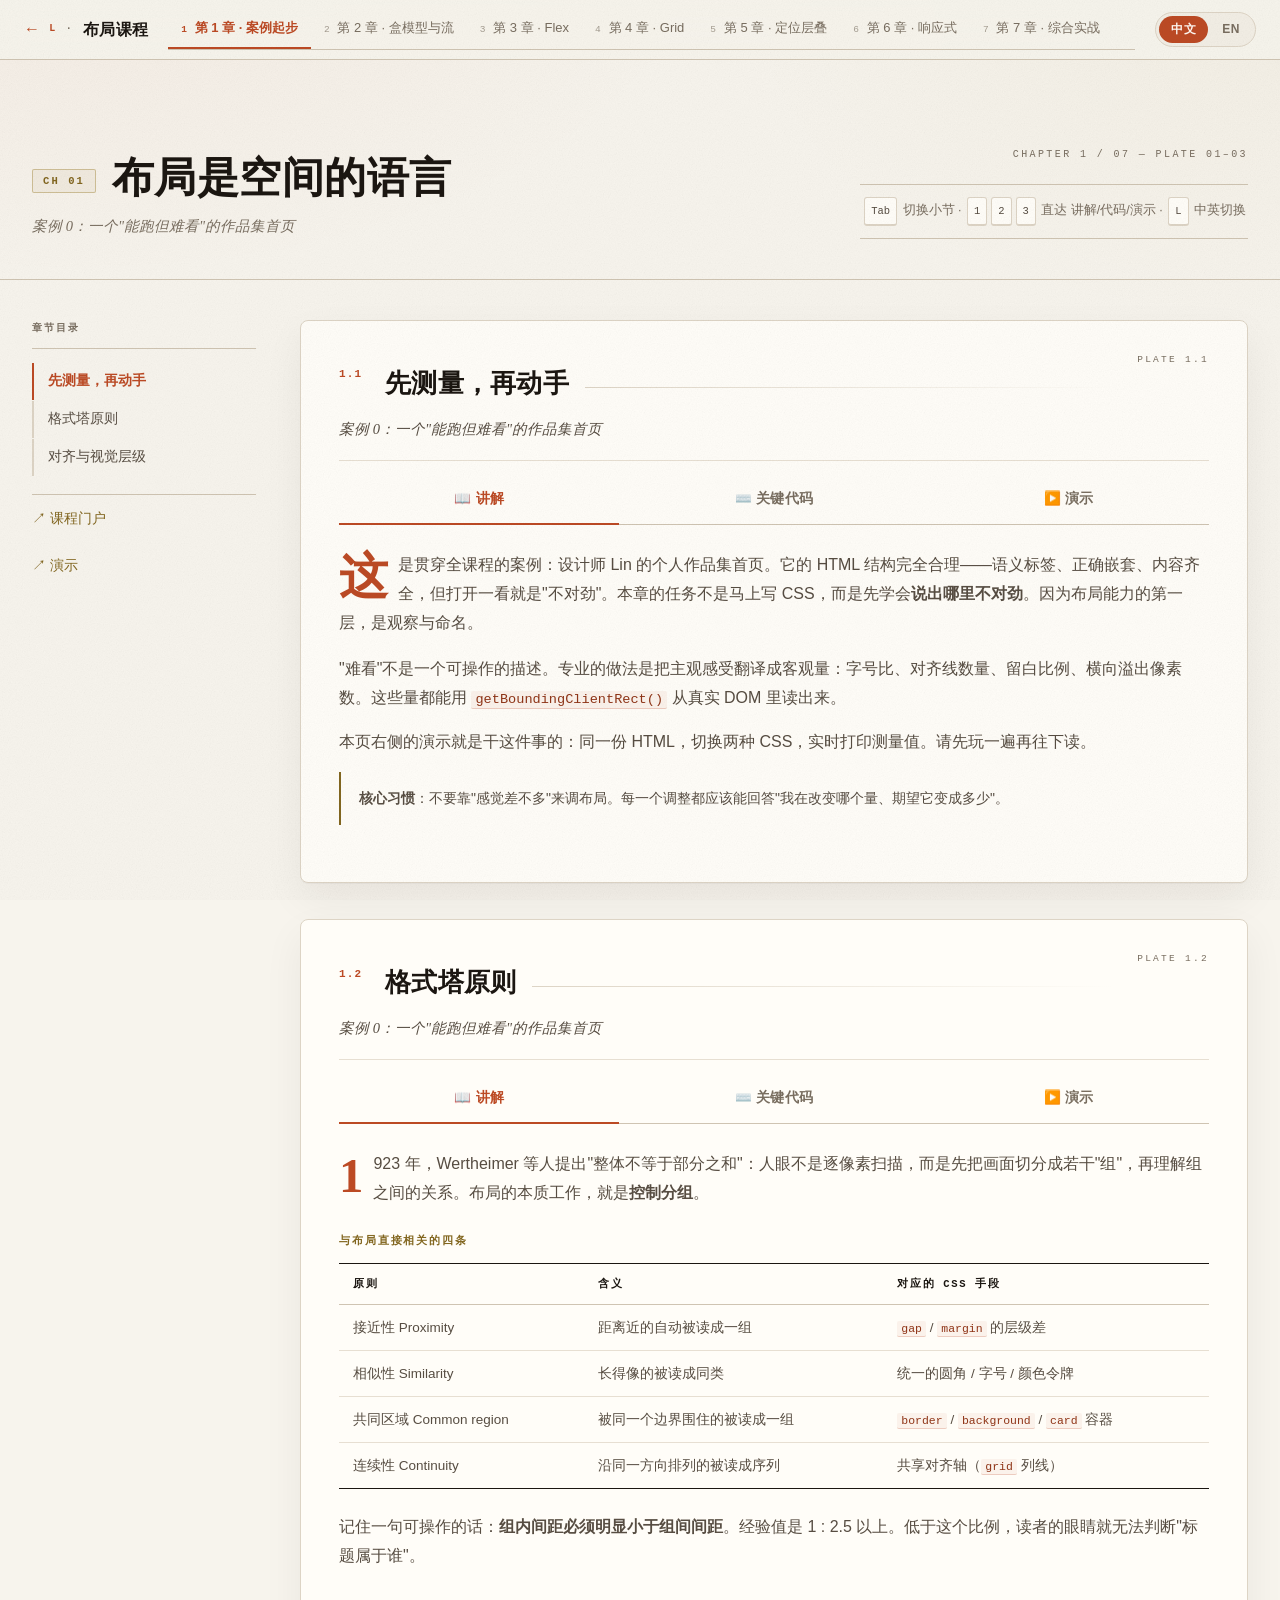
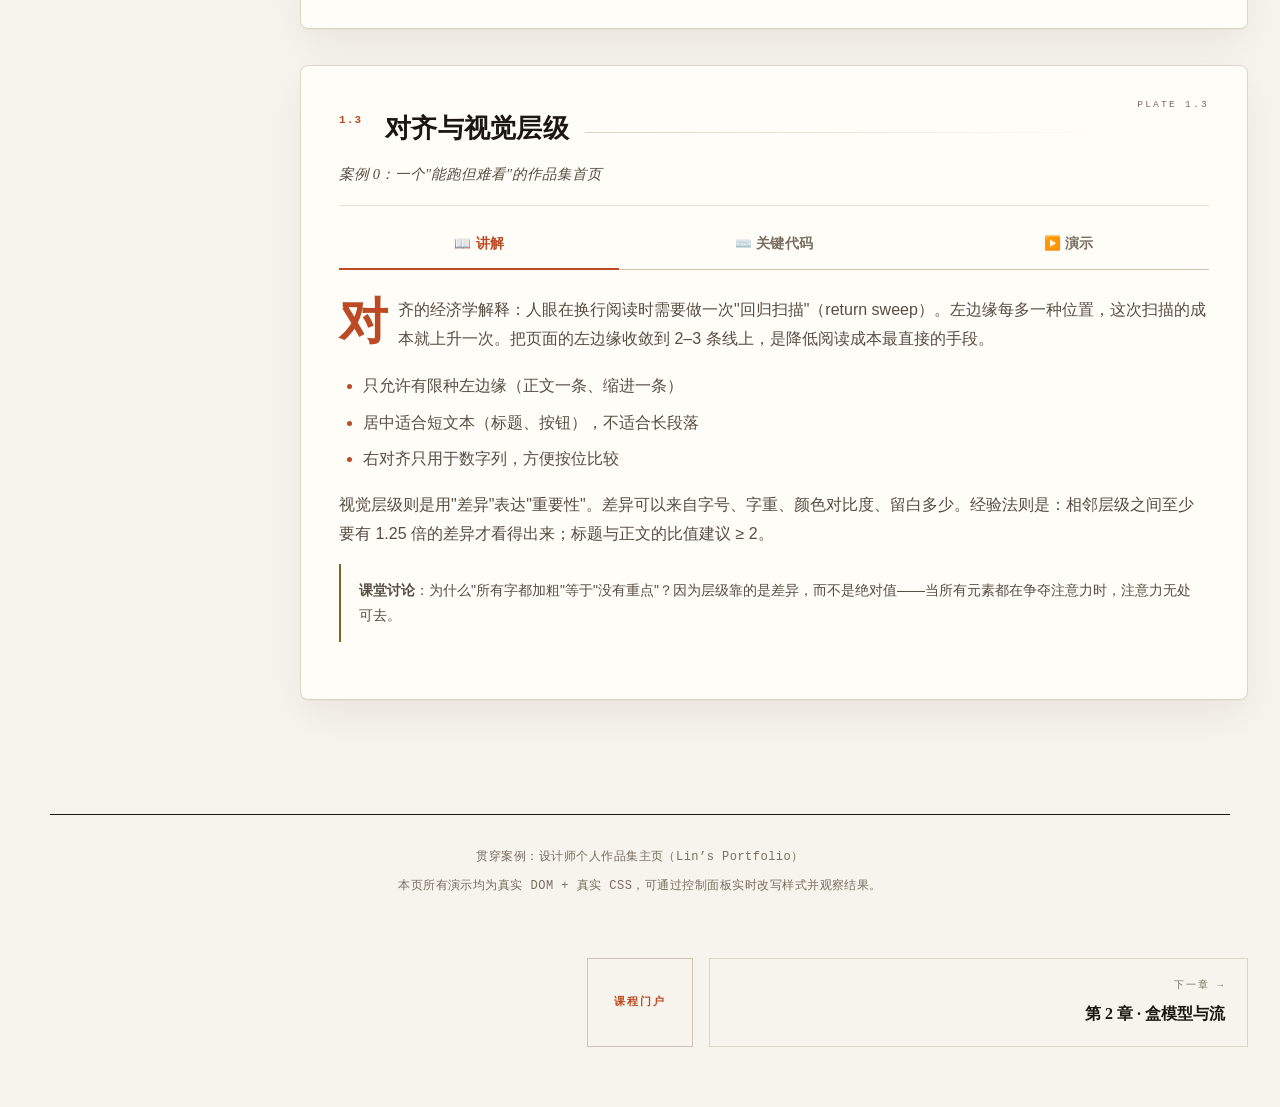
==== lesson-01/index.html @ 2fc2f31f "Initial commit" ====
<!DOCTYPE html>
<html lang="zh-CN">
<head>
<meta charset="UTF-8" />
<meta name="viewport" content="width=device-width, initial-scale=1.0" />
<title>第 1 章 · 页面布局 / Chapter 1 · Page Layout</title>
<script>
/* 标题跟随语言：
   ① 首屏从 URL 的 ?lang= 读取（localStorage 在 file:// 下不跨页面持久化）
   ② 之后由 langchange 事件驱动，按 L 键或点语言开关也会同步更新 */
(function () {
  var CH = 1;
  function setTitle(lang) {
    document.title = (lang === 'en-US' || lang === 'en')
      ? 'Chapter ' + CH + ' · Page Layout'
      : '第 ' + CH + ' 章 · 页面布局';
  }
  try {
    var m = /[?&]lang=([^&#]+)/.exec(location.search);
    var v = m ? decodeURIComponent(m[1]).toLowerCase() : '';
    if (v) setTitle(v.indexOf('en') === 0 ? 'en-US' : 'zh-CN');
  } catch (e) {}
  document.addEventListener('langchange', function (ev) {
    setTitle(ev.detail && ev.detail.lang);
  });
})();
</script>
<link rel="icon" href="data:image/svg+xml,%3Csvg xmlns='http://www.w3.org/2000/svg' viewBox='0 0 64 64'%3E%3Crect width='64' height='64' fill='%23f7f4ed'/%3E%3Ctext x='32' y='45' font-family='Songti SC,Georgia,serif' font-size='44' font-weight='600' fill='%23bc4a24' text-anchor='middle'%3EL%3C/text%3E%3C/svg%3E" />
<link rel="stylesheet" href="../styles.css" />
</head>
<body>

<!-- ============ 顶栏 ============ -->
<nav class="course-topbar" data-current="1">
  <a class="brand" href="../index.html">
    <span class="back">←</span><span class="logo-dot">L</span>
    <span data-i18n="nav.home"></span>
  </a>
  <ul class="tabs">
    <li><a href="../lesson-01/index.html" data-ch="1" data-i18n="nav.ch1"></a></li>
    <li><a href="../lesson-02/index.html" data-ch="2" data-i18n="nav.ch2"></a></li>
    <li><a href="../lesson-03/index.html" data-ch="3" data-i18n="nav.ch3"></a></li>
    <li><a href="../lesson-04/index.html" data-ch="4" data-i18n="nav.ch4"></a></li>
    <li><a href="../lesson-05/index.html" data-ch="5" data-i18n="nav.ch5"></a></li>
    <li><a href="../lesson-06/index.html" data-ch="6" data-i18n="nav.ch6"></a></li>
    <li><a href="../lesson-07/index.html" data-ch="7" data-i18n="nav.ch7"></a></li>
  </ul>
  <div class="lang-switch">
    <button data-set-lang="zh-CN" class="active">中文</button>
    <button data-set-lang="en-US">EN</button>
  </div>
</nav>

<!-- ============ 章节头 ============ -->
<header class="lesson-header" data-folio="Chapter 1 / 07 — Plate 01–03">
  <div>
    <h1><span class="chip">CH 01</span><span data-i18n="L1.title"></span></h1>
    <p class="subtitle" data-i18n="L1.subtitle"></p>
  </div>
  <div class="header-tip">
    <span class="kbd">Tab</span> <span data-i18n="tip.tab"></span> ·
    <span class="kbd">1</span><span class="kbd">2</span><span class="kbd">3</span>
    <span data-i18n="tip.tabs"></span> ·
    <span class="kbd">L</span> <span data-i18n="tip.lang"></span>
  </div>
</header>

<main class="lesson-main">
  <!-- 左侧章节目录 -->
  <aside class="chapter-nav">
    <h3 data-i18n="common.chapter"></h3>
    <ul>
        <li><a href="#ch-1-1" data-chapter="ch-1-1" class="active" data-i18n="L1.sec1.h"></a></li>
        <li><a href="#ch-1-2" data-chapter="ch-1-2" data-i18n="L1.sec2.h"></a></li>
        <li><a href="#ch-1-3" data-chapter="ch-1-3" data-i18n="L1.sec3.h"></a></li>
    </ul>
    <div class="nav-tip">
      <a href="../index.html">↗ <span data-i18n="common.portal"></span></a><br>
      <a href="../index.html#live">↗ <span data-i18n="common.demo"></span></a>
    </div>
  </aside>

  <!-- 章节内容 -->
  <section class="chapter-content">

      <!-- ============= 1.1 ============= -->
      <article class="chapter active" id="ch-1-1"
               data-plate="Plate 1.1">
        <h2><span class="num" data-i18n="L1.sec1.num"></span><span class="ttl" data-i18n="L1.sec1.h"></span></h2>
        <p class="chapter-subtitle" data-i18n="L1.subtitle"></p>

        <div class="tabs" data-tabs>
          <button class="tab-btn active" data-tab="explain" data-i18n="tab.explain"></button>
          <button class="tab-btn" data-tab="code" data-i18n="tab.code"></button>
          <button class="tab-btn" data-tab="demo" data-i18n="tab.demo"></button>
        </div>

        <div class="tab-panels">
          <!-- 讲解 -->
          <div class="tab-panel active" data-panel="explain">
              <p data-i18n-html="L1.intro.p"></p>
              <p data-i18n-html="L1.sec1.p1"></p>
              <p data-i18n-html="L1.sec1.p2"></p>
              <p class="note" data-i18n-html="L1.sec1.note"></p>
          </div>

          <!-- 关键代码 -->
          <div class="tab-panel" data-panel="code">
            <h3 data-i18n="L1.code1.t"></h3>
            <p class="code-purpose" data-i18n-html="L1.code1.p"></p>
            <pre><code class="lang-css">// 把“难看”翻译成四个可测量的数字
function auditLayout(root = document) {
  const box = (el) =&gt; el.getBoundingClientRect();

  // ① 横向溢出：&gt; 0 说明有东西顶破了容器
  const de = root.documentElement;
  const overflowX = de.scrollWidth - de.clientWidth;

  // ② 层级比：标题字号 ÷ 正文字号，建议 &gt;= 2
  const h1 = root.querySelector('h1');
  const p  = root.querySelector('p');
  const ratio = parseFloat(getComputedStyle(h1).fontSize)
              / parseFloat(getComputedStyle(p).fontSize);

  // ③ 对齐质量：左边缘有几种不同的 x 值
  const lefts = [...root.querySelectorAll('h1, p, .card')]
    .map(el =&gt; Math.round(box(el).left));
  const edges = new Set(lefts).size;

  // ④ 组内 vs 组间间距：比例低于 2.5 就会分组错乱
  const cards = [...root.querySelectorAll('.card')];
  const outer = cards.length &gt; 1
    ? box(cards[1]).top - box(cards[0]).bottom : 0;
  const inner = box(cards[0].querySelector('p')).top
              - box(cards[0].querySelector('h3')).bottom;

  return { overflowX, ratio: +ratio.toFixed(2), edges,
           spacingRatio: inner &gt; 0 ? +(outer / inner).toFixed(2) : null };
}

// 在控制台里随时调用：auditLayout()
// → { overflowX: 0, ratio: 2.13, edges: 3, spacingRatio: 3.25 }</code></pre>
            <p class="key-point" data-i18n-html="L1.code1.k"></p>
          </div>

          <!-- 演示 -->
          <div class="tab-panel" data-panel="demo">
            <p class="demo-hint" data-i18n="L1.demo1.hint"></p>
            <div class="demo-mount" data-demo="d1-case"></div>
          </div>
        </div>
      </article>
      <!-- ============= 1.2 ============= -->
      <article class="chapter" id="ch-1-2"
               data-plate="Plate 1.2">
        <h2><span class="num" data-i18n="L1.sec2.num"></span><span class="ttl" data-i18n="L1.sec2.h"></span></h2>
        <p class="chapter-subtitle" data-i18n="L1.subtitle"></p>

        <div class="tabs" data-tabs>
          <button class="tab-btn active" data-tab="explain" data-i18n="tab.explain"></button>
          <button class="tab-btn" data-tab="code" data-i18n="tab.code"></button>
          <button class="tab-btn" data-tab="demo" data-i18n="tab.demo"></button>
        </div>

        <div class="tab-panels">
          <!-- 讲解 -->
          <div class="tab-panel active" data-panel="explain">
              <p data-i18n-html="L1.sec2.p1"></p>
              <h4 data-i18n="L1.sec2.table"></h4><table class="theory-table"><thead><tr><th data-i18n="L1.sec2.th1"></th><th data-i18n="L1.sec2.th2"></th><th data-i18n="L1.sec2.th3"></th></tr></thead><tbody><tr><td data-i18n-html="L1.sec2.r1a"></td><td data-i18n-html="L1.sec2.r1b"></td><td data-i18n-html="L1.sec2.r1c"></td></tr><tr><td data-i18n-html="L1.sec2.r2a"></td><td data-i18n-html="L1.sec2.r2b"></td><td data-i18n-html="L1.sec2.r2c"></td></tr><tr><td data-i18n-html="L1.sec2.r3a"></td><td data-i18n-html="L1.sec2.r3b"></td><td data-i18n-html="L1.sec2.r3c"></td></tr><tr><td data-i18n-html="L1.sec2.r4a"></td><td data-i18n-html="L1.sec2.r4b"></td><td data-i18n-html="L1.sec2.r4c"></td></tr></tbody></table>
              <p data-i18n-html="L1.sec2.p2"></p>
          </div>

          <!-- 关键代码 -->
          <div class="tab-panel" data-panel="code">
            <h3 data-i18n="L1.code2.t"></h3>
            <p class="code-purpose" data-i18n-html="L1.code2.p"></p>
            <pre><code class="lang-css">/* 间距阶梯：4px 基准 × 约 1.5 比例
   只用这几个值，且“组内”永远取比“组间”小的档位 */
:root {
  --sp-1: 4px;    /* 图标与文字之间 */
  --sp-2: 8px;
  --sp-3: 12px;   /* 组内：标题 ↔ 正文 */
  --sp-4: 20px;   /* 组间最小值 */
  --sp-5: 32px;   /* 区块之间 */
  --sp-6: 48px;   /* 章节之间 */
}

/* ✅ 正确的分组：组内 12px &lt; 组间 32px，比例 2.7 */
.section { display: grid; gap: var(--sp-5); }
.card h3 { margin: 0 0 var(--sp-3); }
.card p  { margin: 0; }

/* ❌ 错误示范：组内比组间还大，标题会被读成“下一段的一部分” */
.card--bad h3 { margin-bottom: 28px; }
.card--bad    { margin-bottom: 16px; }</code></pre>
            <p class="key-point" data-i18n-html="L1.code2.k"></p>
          </div>

          <!-- 演示 -->
          <div class="tab-panel" data-panel="demo">
            <p class="demo-hint" data-i18n="L1.demo2.hint"></p>
            <div class="demo-mount" data-demo="d1-gestalt"></div>
          </div>
        </div>
      </article>
      <!-- ============= 1.3 ============= -->
      <article class="chapter" id="ch-1-3"
               data-plate="Plate 1.3">
        <h2><span class="num" data-i18n="L1.sec3.num"></span><span class="ttl" data-i18n="L1.sec3.h"></span></h2>
        <p class="chapter-subtitle" data-i18n="L1.subtitle"></p>

        <div class="tabs" data-tabs>
          <button class="tab-btn active" data-tab="explain" data-i18n="tab.explain"></button>
          <button class="tab-btn" data-tab="code" data-i18n="tab.code"></button>
          <button class="tab-btn" data-tab="demo" data-i18n="tab.demo"></button>
        </div>

        <div class="tab-panels">
          <!-- 讲解 -->
          <div class="tab-panel active" data-panel="explain">
              <p data-i18n-html="L1.sec3.p1"></p>
              <ul><li data-i18n-html="L1.sec3.ul1"></li><li data-i18n-html="L1.sec3.ul2"></li><li data-i18n-html="L1.sec3.ul3"></li></ul>
              <p data-i18n-html="L1.sec3.p2"></p>
              <p class="note" data-i18n-html="L1.sec3.note"></p>
          </div>

          <!-- 关键代码 -->
          <div class="tab-panel" data-panel="code">
            <h3 data-i18n="L1.code3.t"></h3>
            <p class="code-purpose" data-i18n-html="L1.code3.p"></p>
            <pre><code class="lang-css">/* 字号阶梯：比例 1.25（大三度）
   相邻层级差异 &gt;= 1.25 倍才可感知；
   标题与正文建议 &gt;= 2 倍，用 clamp() 让比值保持不变 */
:root {
  --fs-base: clamp(15px, 0.9rem + 0.25vw, 17px);
}

h1 { font-size: clamp(30px, 4.4vw, 44px); }  /* ≈ 2.6 × base */
h2 { font-size: clamp(22px, 2.6vw, 30px); }  /* ≈ 1.8 × base */
h3 { font-size: clamp(17px, 1.6vw, 20px); }  /* ≈ 1.2 × base */
p  { font-size: var(--fs-base); line-height: 1.65; }

/* 验证：把窗口从 320px 拖到 1440px，
   字号在变，但 h1 : p 的比值始终 ≈ 2.6 —— 层级不会因屏幕而瓦解 */</code></pre>
            <p class="key-point" data-i18n-html="L1.code3.k"></p>
          </div>

          <!-- 演示 -->
          <div class="tab-panel" data-panel="demo">
            <p class="demo-hint" data-i18n="L1.demo3.hint"></p>
            <div class="demo-mount" data-demo="d1-align"></div>
          </div>
        </div>
      </article>
  </section>
</main>

<footer class="lesson-footer">
  <p data-i18n="footer.case"></p>
  <p data-i18n="footer.note"></p>
</footer>

<nav class="chapter-pager">
  <span class="pager-prev empty"></span>
  <a class="pager-portal" href="../index.html" data-i18n="common.portal"></a>
  <a class="pager-next" href="../lesson-02/index.html"><span class="pager-dir" data-i18n="common.next"></span><span class="pager-title" data-i18n="nav.ch2"></span></a>
</nav>

<script src="../i18n.js"></script>
<script src="../lesson-content.js"></script>
<script src="../site.js"></script>
<script src="../demos.js"></script>
</body>
</html>
---- styles.css ----
/* ============================================================
   页面布局 · Layout Course — 全局样式表
   Bilingual teaching site for page layout
   ============================================================ */

/* ---------- 0. 设计令牌 Design tokens ----------
   视觉参照：一本印刷考究的展览图录。
   纸面是带暖调的米白，文字是暖墨（#1b1611，不是纯黑），
   主强调取自朱砂印泥，辅以铜绿与赭石；全部低饱和、可长时间阅读。
   排版分工：衬线体负责标题与引言，无衬线负责正文，等宽负责读数与令牌。 */
:root {
  /* 纸面 paper */
  --bg:            #f7f4ed;
  --bg-soft:       #f2eee5;
  --bg-card:       #fffdf8;
  --bg-code:       #17130f;   /* 代码块用墨色“图版”，与纸面形成强对比 */
  --bg-inset:      #f1ece2;

  --line:          #ddd4c5;
  --line-soft:     #e7dfd2;
  --rule:          #cfc4b2;   /* 更明确的排版分隔线 */

  /* 墨 ink */
  --tx:            #1b1611;
  --tx-dim:        #574d42;
  --tx-mute:       #786d5f;

  /* 主强调：朱砂 vermilion */
  --accent:        #bc4a24;
  --accent-soft:   #cf5f33;
  --accent-deep:   #8f3416;

  /* 辅强调：赭石 ochre */
  --gold:          #82661f;
  --gold-soft:     #9c7b2a;

  /* 冷辅色：铜绿 verdigris */
  --teal:          #457368;
  --teal-deep:     #2f5449;

  /* 状态色 */
  --ok:            #47753f;
  --warn:          #8a6619;
  --bad:           #a8432c;
  --pink:          #a86a5a;

  /* 代码高亮：深墨图版上的暖色语法 */
  --c-kw:   #e08258;
  --c-str:  #b3c47e;
  --c-num:  #dca94e;
  --c-fn:   #79b0a3;
  --c-cmt:  #9c8b74;
  --c-prop: #d3b48d;
  --c-sel:  #e0b862;
  --c-op:   #9db3ac;

  --r-sm: 3px;
  --r:    5px;
  --r-lg: 8px;

  /* 纸面阴影：极轻，像纸叠纸，而不是玻璃浮起 */
  --shadow: 0 1px 0 rgba(27,22,17,.03), 0 16px 40px rgba(27,22,17,.06);
  --shadow-lift: 0 2px 0 rgba(27,22,17,.04), 0 22px 52px rgba(27,22,17,.10);
  --topbar-h: 60px;

  /* 字体 */
  --serif: "Songti SC", "STSong", "Noto Serif SC", "Source Han Serif SC",
           Georgia, "Times New Roman", "SimSun", serif;
  --mono: ui-monospace, SFMono-Regular, "SF Mono", Menlo, Consolas, "Liberation Mono", monospace;
  --sans: -apple-system, BlinkMacSystemFont, "Segoe UI", "PingFang SC",
          "Hiragino Sans GB", "Microsoft YaHei", Roboto, "Helvetica Neue", sans-serif;

  /* 演示内部使用的语义色（iframe 会继承这些值） */
  --dm-paper:     #fbf8f3;
  --dm-canvas:    #faf8f4;
  --dm-surface:   #f2ede4;
  --dm-line:      #dcd3c5;
  --dm-ink:       #211c18;
  --dm-mid:       #463d35;
  --dm-mute:      #8c8073;
  --dm-bright:    #f6f1e8;
  --dm-on-accent: #fffdf9;
  --dm-a:         #c05a34;
  --dm-a2:        #9e4526;
  --dm-a3:        #d98a52;
  --dm-b:         #b98a2e;
  --dm-b-soft:    #ddc48d;
  --dm-c:         #5f6494;
  --dm-c2:        #4a4f7c;
  --dm-c-soft:    #b4b8d2;
  --dm-d:         #4f8163;
  --dm-d2:        #4c7d72;
  --dm-d-soft:    #b3c8ad;
  --dm-e:         #a86a5a;
  --dm-e-soft:    #e0c4bb;
  --dm-f:         #75873f;
  --dm-bad:       #bc4f38;
  --dm-bad-soft:  #e0a795;
  --dm-bad-ink:   #6d2a1c;
}

/* 备用深色“墨版”主题（保留能力，默认不启用） */
[data-theme="ink"] {
  --bg: #14100c; --bg-soft: #1d1713; --bg-card: #1b1613; --bg-inset: #191310;
  --line: #3a2e24; --line-soft: #281f18; --rule: #473a2c;
  --tx: #f4ece0; --tx-dim: #c2b5a3; --tx-mute: #8d8172;
  --accent: #d9542b; --accent-soft: #e8764a; --accent-deep: #a83a19;
  --gold: #d0ae42; --gold-soft: #e0c77a; --teal: #7fae9f;
  --tx-mute: #9c8f7d; --ok: #82b478; --warn: #d9b256;
  --shadow: 0 1px 2px rgba(0,0,0,.4), 0 14px 40px rgba(0,0,0,.34);
  --shadow-lift: 0 2px 4px rgba(0,0,0,.45), 0 20px 48px rgba(0,0,0,.4);
}

* { box-sizing: border-box; }
[hidden] { display: none !important; }

html { scroll-behavior: smooth; scroll-padding-top: calc(var(--topbar-h) + 24px); }

body {
  margin: 0;
  background-color: var(--bg);
  /* 纸纹：极细的噪点 + 两处几乎察觉不到的晕染 */
  background-image:
    radial-gradient(1100px 620px at 6% -10%, rgba(188,74,36,.05) 0%, transparent 60%),
    radial-gradient(900px 560px at 98% 0%, rgba(156,123,42,.045) 0%, transparent 58%);
  background-attachment: fixed;
  color: var(--tx);
  font-family: var(--sans);
  font-size: 16px;
  line-height: 1.8;
  -webkit-font-smoothing: antialiased;
  text-rendering: optimizeLegibility;
  font-feature-settings: "kern" 1, "liga" 1;
  text-spacing-trim: trim-start;      /* 中文标点挤压 */
  hanging-punctuation: allow-end;     /* 行末标点悬挂 */
}
.chapter p, .chapter li {
  text-wrap: pretty;                  /* 避免孤字成行 */
}
.portal-hero h1, .chapter > h2, .lesson-header h1, .portal-section > h2 {
  text-wrap: balance;
}

/* 纸纹叠层：SVG 噪点，纯装饰 */
body::after {
  content: ""; position: fixed; inset: 0; z-index: 9999;
  pointer-events: none; opacity: .35; mix-blend-mode: multiply;
  background-image: url("data:image/svg+xml,%3Csvg xmlns='http://www.w3.org/2000/svg' width='140' height='140'%3E%3Cfilter id='n'%3E%3CfeTurbulence type='fractalNoise' baseFrequency='.85' numOctaves='3' stitchTiles='stitch'/%3E%3CfeColorMatrix type='saturate' values='0'/%3E%3C/filter%3E%3Crect width='140' height='140' filter='url(%23n)' opacity='.28'/%3E%3C/svg%3E");
}

a { color: var(--accent); text-decoration: none; }
a:hover { text-decoration: underline; text-underline-offset: 3px; text-decoration-thickness: 1px; }

::selection { background: rgba(188,74,36,.18); color: var(--tx); }

/* 滚动条 */
::-webkit-scrollbar { width: 11px; height: 11px; }
::-webkit-scrollbar-track { background: var(--bg-soft); }
::-webkit-scrollbar-thumb { background: #cdc2b0; border-radius: 999px; border: 3px solid var(--bg-soft); }
::-webkit-scrollbar-thumb:hover { background: #b8a894; }

/* ---------- 1. 顶栏 Top bar ---------- */
.course-topbar {
  position: sticky; top: 0; z-index: 60;
  height: var(--topbar-h);
  display: flex; align-items: center; gap: 20px;
  padding: 0 24px;
  background: rgba(247,244,237,.9);
  backdrop-filter: blur(14px) saturate(120%);
  border-bottom: 1px solid var(--rule);
}
.course-topbar .brand {
  display: flex; align-items: center; gap: 9px;
  font-family: var(--serif); font-weight: 600; color: var(--tx);
  white-space: nowrap; font-size: 15.5px; letter-spacing: .02em;
}
.course-topbar .brand:hover { text-decoration: none; color: var(--accent); }
.course-topbar .brand .back { color: var(--accent); font-size: 16px; }
.course-topbar .brand .logo-dot {
  width: auto; height: auto; border-radius: 0; flex: none;
  background: none; display: inline; box-shadow: none;
  font-family: var(--mono); font-size: 10px; font-weight: 700;
  letter-spacing: .22em; color: var(--accent);
}
.course-topbar .brand .logo-dot::after { content: " ·"; color: var(--tx-mute); }

.course-topbar .tabs {
  display: flex; flex-flow: row nowrap; align-items: center; gap: 0;
  list-style: none; margin: 0; padding: 0;
  overflow-x: auto; overflow-y: hidden;
  flex: 1 1 0; min-width: 0; width: 0;
  scrollbar-width: none; -webkit-overflow-scrolling: touch;
}
.course-topbar .tabs::-webkit-scrollbar { display: none; }
.course-topbar .tabs li { flex: 0 0 auto; white-space: nowrap; }
.course-topbar .tabs a {
  display: flex; align-items: baseline; gap: 7px;
  padding: 7px 13px;
  color: var(--tx-mute); font-size: 13px; white-space: nowrap;
  border-bottom: 2px solid transparent;
  transition: color .16s, border-color .16s;
}
/* 章序号：等宽小号，像书眉上的页码 */
.course-topbar .tabs a::before {
  content: attr(data-ch); font-family: var(--mono);
  font-size: 9.5px; letter-spacing: .08em; color: var(--tx-mute); opacity: .65;
}
.course-topbar .tabs a[data-ch="0"]::before { content: "—"; }
.course-topbar .tabs a.current::before { color: var(--accent); opacity: 1; }
.course-topbar .tabs a:hover {
  color: var(--tx); border-bottom-color: var(--line); text-decoration: none;
}
.course-topbar .tabs a.current {
  color: var(--accent); border-bottom-color: var(--accent); font-weight: 600;
}

/* 语言切换 */
.lang-switch {
  display: flex; gap: 2px; padding: 3px; flex: none;
  background: var(--bg-soft); border: 1px solid var(--line); border-radius: 999px;
}
.lang-switch button {
  border: 0; background: transparent; color: var(--tx-mute);
  font: inherit; font-size: 12px; font-weight: 700; letter-spacing: .04em;
  padding: 3px 12px; border-radius: 999px; cursor: pointer;
  transition: background .16s, color .16s;
}
.lang-switch button:hover { color: var(--tx); }
.lang-switch button.active { background: var(--accent); color: #fff8f2; }

/* ---------- 2. 章节头 Lesson header ---------- */
.lesson-header {
  position: relative;
  display: flex; align-items: flex-end; justify-content: space-between;
  gap: 28px; flex-wrap: wrap;
  max-width: 1360px; margin: 0 auto;
  padding: calc(var(--topbar-h) + 34px) 32px 40px;
  border-bottom: 1px solid var(--rule);
}
/* 章节头右侧的“版次”记号 */
.lesson-header::after {
  content: attr(data-folio);
  position: absolute; right: 32px; top: calc(var(--topbar-h) + 26px);
  font-family: var(--mono); font-size: 10px; letter-spacing: .24em;
  text-transform: uppercase; color: var(--tx-mute);
}
.lesson-header h1 {
  margin: 0 0 10px; font-family: var(--serif); font-weight: 600;
  font-size: clamp(30px, 3.6vw, 42px); line-height: 1.16; letter-spacing: .01em;
}
.lesson-header h1 .chip {
  display: inline-block; vertical-align: 8px; margin-right: 16px;
  font-family: var(--mono);
  font-size: 10.5px; font-weight: 700; letter-spacing: .2em;
  padding: 5px 10px; border-radius: 2px;
  color: var(--gold); border: 1px solid rgba(156,123,42,.4);
  background: rgba(156,123,42,.06);
}
.lesson-header .subtitle {
  margin: 0; color: var(--tx-mute); font-size: 14.5px;
  font-family: var(--serif); font-style: italic;
}

.header-tip {
  font-size: 12.5px; color: var(--tx-mute); line-height: 2.1;
  border-top: 1px solid var(--rule); border-bottom: 1px solid var(--rule);
  padding: 12px 2px;
  max-width: 440px;
}
.kbd {
  display: inline-block; font-family: var(--mono); font-size: 10.5px;
  padding: 2px 6px; margin: 0 2px;
  border: 1px solid var(--line); border-bottom-width: 2px;
  border-radius: 3px; background: var(--bg-card); color: var(--tx-dim);
}

/* ---------- 3. 主布局 Main grid ---------- */
.lesson-main {
  display: grid;
  grid-template-columns: 224px minmax(0, 1fr);
  gap: 44px;
  max-width: 1360px; margin: 0 auto;
  padding: 40px 32px 80px;
  align-items: start;
}

/* 左侧章节目录：像图录的页码索引，不做卡片 */
.chapter-nav {
  position: sticky; top: calc(var(--topbar-h) + 26px);
  max-height: calc(100vh - var(--topbar-h) - 52px);
  overflow-y: auto;
  padding: 0;
  background: transparent;
  border: 0;
}
.chapter-nav h3 {
  margin: 0 0 14px; padding-bottom: 10px;
  font-family: var(--mono);
  font-size: 10px; letter-spacing: .2em; text-transform: uppercase;
  color: var(--tx-mute); font-weight: 700;
  border-bottom: 1px solid var(--rule);
}
.chapter-nav ol, .chapter-nav ul { list-style: none; margin: 0; padding: 0; }
.chapter-nav li { margin-bottom: 1px; }
.chapter-nav a {
  display: block; padding: 8px 0 8px 14px;
  color: var(--tx-dim); font-size: 13.5px; line-height: 1.55;
  border-left: 2px solid var(--line);
  transition: color .15s, border-color .15s, padding-left .15s;
}
.chapter-nav a:hover {
  background: none; color: var(--tx); text-decoration: none;
  border-left-color: var(--tx-mute); padding-left: 18px;
}
.chapter-nav a.active {
  background: none;
  border-left-color: var(--accent); color: var(--accent); font-weight: 600;
}
.chapter-nav .nav-tip {
  margin-top: 18px; padding-top: 14px; border-top: 1px solid var(--rule);
  font-size: 12.5px; color: var(--tx-mute); line-height: 2.1;
}
.chapter-nav .nav-tip a { color: var(--gold); border: 0; padding: 0; }
.chapter-nav .nav-tip a:hover { padding-left: 0; color: var(--accent); }

/* 阅读进度条 */
.read-progress {
  position: fixed; top: var(--topbar-h); left: 0; height: 2px; z-index: 70;
  width: 0; background: var(--accent);
  transition: width .1s linear;
}

/* ---------- 4. 章节卡片：图录中的“图版” ---------- */
.chapter-content { min-width: 0; display: flex; flex-direction: column; gap: 36px; }
/* 每章从 Figure 1 重新计数 */
.chapter-content { counter-reset: chapfig; }

.chapter {
  position: relative; counter-reset: fig;
  background: var(--bg-card);
  border: 1px solid var(--line);
  border-radius: var(--r-lg);
  padding: 40px 38px 42px;
  box-shadow: var(--shadow);
  scroll-margin-top: calc(var(--topbar-h) + 24px);
}
/* 左上角一道朱砂短线，代替花哨的装饰 */
.chapter::before { display: none; }
.chapter::after {
  content: attr(data-plate);
  position: absolute; right: 38px; top: 30px;
  font-family: var(--mono); font-size: 9.5px; letter-spacing: .24em;
  text-transform: uppercase; color: var(--tx-mute);
}
.chapter > h2 {
  margin: 0 0 8px; font-family: var(--serif); font-weight: 600;
  font-size: 26px; letter-spacing: .01em; color: var(--tx);
  /* 编号悬挂到左边距之外，正文左边缘因此保持笔直 */
  padding-left: 46px; padding-right: 96px; position: relative;
  min-height: 34px;
}
.chapter > h2 .num {
  position: absolute; left: 0; top: .42em;
  font-family: var(--mono); font-size: 11px; font-weight: 700; letter-spacing: .1em;
  color: var(--accent); background: none; border: 0; padding: 0;
}
/* 图版标题之后的延伸细线 */
.chapter > h2 .ttl {
  display: flex; align-items: baseline; gap: 16px; flex: 1 1 auto; min-width: 0;
}
.chapter > h2 .ttl::after {
  content: ""; flex: 1 1 40px; height: 1px; min-width: 24px;
  background: linear-gradient(90deg, var(--line), transparent);
  transform: translateY(-4px);
}
.chapter-subtitle {
  margin: 0 0 24px; color: var(--tx-mute); font-family: var(--serif);
  font-style: italic; font-size: 14.5px;
  padding-bottom: 18px; border-bottom: 1px solid var(--line-soft);
}

/* 正文排版 */
.chapter h3 {
  position: relative;
  margin: 34px 0 14px; font-family: var(--serif); font-weight: 600;
  font-size: 17.5px; color: var(--tx); letter-spacing: .015em;
  display: flex; align-items: baseline; gap: 14px;
  overflow: hidden;
}
/* 序号：等宽小字 */
.chapter h3::before {
  content: counter(sec, decimal-leading-zero);
  counter-increment: sec;
  font-family: var(--mono); font-size: 10px; font-weight: 700;
  letter-spacing: .12em; color: var(--accent); flex: none;
}
/* 右侧延伸出的一条细线，把标题与版面连起来 */
.chapter h3::after {
  content: ""; flex: 1; height: 1px; margin-bottom: 5px;
  background: linear-gradient(90deg, var(--line), transparent 85%);
}
.chapter { counter-reset: sec; }
.chapter h4 {
  margin: 24px 0 12px; font-size: 10.5px; color: var(--gold);
  font-family: var(--mono); font-weight: 700;
  letter-spacing: .18em; text-transform: uppercase;
}
.chapter p { margin: 0 0 15px; color: var(--tx-dim); }
/* 每张图版的首段做首字下沉，像图录的引言 */
.chapter .tab-panel[data-panel="explain"] > p:first-of-type::first-letter {
  float: left; font-family: var(--serif); font-weight: 600;
  font-size: 3.05em; line-height: .84; color: var(--accent);
  padding: 6px 10px 0 0;
}
/* 英文首字下沉更好看，中文同样成立 */
.chapter .tab-panel[data-panel="explain"] > p:first-of-type { margin-bottom: 18px; }
.chapter ul, .chapter ol { margin: 0 0 17px; padding-left: 24px; color: var(--tx-dim); }
.chapter li { margin-bottom: 8px; }
.chapter li::marker { color: var(--accent); }
.chapter strong { color: var(--tx); font-weight: 700; }
.chapter em { color: var(--gold); font-style: italic; font-weight: 600; }

.chapter code {
  font-family: var(--mono); font-size: .85em;
  background: rgba(188,74,36,.06); border: 0;
  border-bottom: 1px solid rgba(188,74,36,.22);
  padding: 1px 4px; border-radius: 2px; color: var(--accent-deep);
  white-space: nowrap;
}
/* 窄屏：行内代码允许断行，避免长标识符顶破版面 */
@media (max-width: 780px) {
  .chapter code { white-space: normal; overflow-wrap: anywhere; }
}

/* 提示块：像图录里的旁注，用极细的边线而不是色块 */
.note, .key-point, .demo-hint, .code-purpose, .warn-box, .win-box {
  border-radius: 0; padding: 14px 0 14px 18px; margin: 0 0 18px;
  font-size: 14px; line-height: 1.8;
  border-left: 2px solid var(--line);
  background: none;
}
.note          { border-left-color: var(--gold);   color: var(--tx-dim); }
.key-point     { border-left-color: var(--accent); color: var(--tx-dim); }
.code-purpose  { border-left-color: var(--teal);   color: var(--tx-dim); margin-bottom: 12px; }
.demo-hint     { border-left-color: var(--warn);   color: var(--tx-dim); }
.warn-box      { border-left-color: var(--bad);    color: var(--tx-dim); }
.win-box       { border-left-color: var(--ok);     color: var(--tx-dim); }
.note .tag, .key-point .tag {
  display: inline-block; font-size: 10.5px; font-weight: 700; letter-spacing: .16em;
  text-transform: uppercase; margin-right: 10px; color: var(--gold);
}

/* 表格：印刷表格，只有横线 */
.theory-table {
  width: 100%; border-collapse: collapse; margin: 8px 0 24px;
  font-size: 13.5px;
  border-top: 1.5px solid var(--tx);
  border-bottom: 1.5px solid var(--tx);
}
/* 窄屏：表格允许横向滚动，单元格不折行，避免整页出现横向滚动条 */
@media (max-width: 780px) {
  .theory-table { display: block; overflow-x: auto; white-space: nowrap; }
  .theory-table td { white-space: normal; }
}
.theory-table th {
  background: transparent; color: var(--tx);
  text-align: left; padding: 11px 14px 10px;
  font-family: var(--mono); font-weight: 700; font-size: 10.5px;
  letter-spacing: .16em; text-transform: uppercase;
  border-bottom: 1px solid var(--rule);
}
.theory-table td {
  padding: 11px 14px; border-bottom: 1px solid var(--line-soft); color: var(--tx-dim);
  vertical-align: top; line-height: 1.72;
}
.theory-table tr:last-child td { border-bottom: 0; }
.theory-table tbody tr:hover td { background: rgba(188,74,36,.035); }
.theory-table code { white-space: normal; }

/* ---------- 5. Tab 系统：像图录的页签 ---------- */
.tabs {
  display: flex; gap: 0; margin: 8px 0 26px; flex-wrap: wrap;
  padding: 0; border-radius: 0;
  background: none; border-bottom: 1px solid var(--rule);
}
.tab-btn {
  flex: 1 1 auto; min-width: 120px;
  border: 0; background: none; color: var(--tx-mute);
  font: inherit; font-size: 13.5px; font-weight: 600; letter-spacing: .02em;
  padding: 11px 16px 12px; border-radius: 0; cursor: pointer;
  border-bottom: 2px solid transparent; margin-bottom: -1px;
  transition: color .18s, border-color .18s;
}
.tab-btn:hover { color: var(--tx); border-bottom-color: var(--line); }
.tab-btn.active {
  color: var(--accent); background: none; box-shadow: none;
  border-bottom-color: var(--accent); font-weight: 700;
}
.tab-panel { display: none; animation: fadeUp .3s ease both; }
.tab-panel.active { display: block; }
@keyframes fadeUp {
  from { opacity: 0; transform: translateY(8px); }
  to   { opacity: 1; transform: none; }
}

/* ---------- 6. 代码块：墨色图版 ---------- */
pre {
  margin: 0 0 22px; padding: 20px 24px;
  background: var(--bg-code);
  border: 0; border-left: 3px solid var(--accent);
  border-radius: var(--r); overflow-x: auto;
  font-size: 13px; line-height: 1.78;
  position: relative;
}
pre code {
  font-family: var(--mono); background: none; border: 0; padding: 0;
  color: #ddd3c4; white-space: pre; font-size: inherit;
}
pre .code-title {
  display: block; margin: -20px -24px 16px; padding: 11px 24px;
  background: rgba(255,255,255,.04); border-bottom: 1px solid rgba(255,255,255,.08);
  color: #e8a181; font-size: 11.5px; font-weight: 700; letter-spacing: .1em;
  font-family: var(--mono); text-transform: uppercase;
}
.tok-cmt  { color: var(--c-cmt); font-style: italic; }
.tok-str  { color: var(--c-str); }
.tok-num  { color: var(--c-num); }
.tok-kw   { color: var(--c-kw); }
.tok-fn   { color: var(--c-fn); }
.tok-sel  { color: var(--c-sel); }
.tok-prop { color: var(--c-prop); }
.tok-op   { color: var(--c-op); }
.tok-star { color: var(--c-num); }

/* ---------- 7. 演示区 Demo stage ---------- */
.demo-stage {
  background: var(--bg-soft); border: 1px solid var(--line);
  border-radius: var(--r-lg); overflow: hidden;
  counter-reset: fig;
}
/* 图号：像图录里的 Figure 编号 */
.demo-stage .demo-name::before {
  counter-increment: fig;
  content: "Figure " counter(fig) " — ";
  font-family: var(--mono); font-size: 10.5px; letter-spacing: .18em;
  text-transform: uppercase; color: var(--accent);
}
.demo-stage-head {
  display: flex; align-items: center; gap: 12px; flex-wrap: wrap;
  padding: 13px 18px; border-bottom: 1px solid var(--line);
  background: var(--bg-card);
}
.demo-stage-head .dot {
  width: 7px; height: 7px; border-radius: 50%; background: var(--accent); flex: none;
  box-shadow: 14px 0 0 var(--gold), 28px 0 0 var(--teal);
  margin-right: 26px;
}
.demo-stage-head .demo-name {
  font-family: var(--serif); font-size: 14.5px; font-weight: 600; color: var(--tx);
  letter-spacing: .015em;
}
.demo-stage-head .demo-live {
  margin-left: auto; font-family: var(--mono);
  font-size: 9.5px; font-weight: 700; letter-spacing: .2em;
  color: var(--accent); text-transform: uppercase;
  display: flex; align-items: center; gap: 7px;
}
.demo-stage-head .demo-live::before {
  content: ""; width: 5px; height: 5px; border-radius: 50%; background: var(--accent);
  animation: pulse 1.8s ease-in-out infinite;
}
@keyframes pulse { 0%,100% { opacity: 1; transform: scale(1); } 50% { opacity: .2; transform: scale(.7); } }

.demo-body { display: grid; grid-template-columns: minmax(0,1fr) 322px; align-items: start; }
.demo-body.no-controls { grid-template-columns: minmax(0,1fr); }
.demo-canvas { padding: 18px; min-width: 0; background: var(--dm-paper); }
.demo-controls {
  border-left: 1px solid var(--line); padding: 18px 20px;
  background: var(--bg-inset);
  font-size: 13px;
}
.demo-controls h5 {
  margin: 0 0 12px; font-family: var(--mono);
  font-size: 9.5px; text-transform: uppercase; white-space: nowrap;
  letter-spacing: .2em; color: var(--gold); font-weight: 700;
}
.demo-controls .group {
  padding-bottom: 16px; margin-bottom: 16px;
  border-bottom: 1px solid var(--line);
}
.demo-controls .group:last-child { border-bottom: 0; margin-bottom: 0; padding-bottom: 0; }
.demo-controls label.ctl { display: block; margin-bottom: 12px; color: var(--tx-dim); }
.demo-controls label.ctl .row {
  display: flex; justify-content: space-between; align-items: baseline;
  gap: 10px; margin-bottom: 6px;
}
.demo-controls label.ctl .row .name { color: var(--tx-dim); font-size: 12.5px; }
.demo-controls label.ctl .row .val {
  font-family: var(--mono); font-size: 11.5px; color: var(--accent);
  background: var(--bg-card); border: 1px solid var(--line);
  padding: 0 7px; border-radius: 3px;
}
.demo-controls input[type="range"] {
  -webkit-appearance: none; appearance: none;
  width: 100%; height: 2px; border-radius: 2px; outline: none;
  background: var(--line); cursor: pointer;
}
.demo-controls input[type="range"]::-webkit-slider-thumb {
  -webkit-appearance: none; appearance: none;
  width: 14px; height: 14px; border-radius: 50%;
  background: var(--bg-card); border: 2px solid var(--accent);
  box-shadow: 0 1px 3px rgba(27,22,17,.22); cursor: grab;
}
.demo-controls input[type="range"]::-moz-range-thumb {
  width: 14px; height: 14px; border-radius: 50%; background: var(--bg-card);
  border: 2px solid var(--accent);
}
.demo-controls select, .demo-controls input[type="text"], .demo-controls input[type="number"] {
  width: 100%; font: inherit; font-size: 12.5px;
  background: var(--bg-card); color: var(--tx);
  border: 1px solid var(--line); border-radius: 3px;
  padding: 7px 10px; outline: none;
}
.demo-controls select:focus { border-color: var(--accent); }
.demo-controls .seg {
  display: flex; gap: 0; padding: 0; border-radius: 3px;
  background: none; border: 1px solid var(--line); margin-bottom: 12px;
  flex-wrap: wrap; overflow: hidden;
}
.demo-controls .seg button {
  flex: 1 1 0; min-width: 62px;
  border: 0; border-right: 1px solid var(--line);
  background: var(--bg-card); color: var(--tx-dim);
  font: inherit; font-size: 12px; font-weight: 600;
  padding: 7px 8px; border-radius: 0; cursor: pointer;
  transition: background .15s, color .15s;
}
.demo-controls .seg button:last-child { border-right: 0; }
.demo-controls .seg button:hover { color: var(--tx); background: var(--bg-soft); }
.demo-controls .seg button.on { background: var(--accent); color: #fff8f2; font-weight: 700; }
.demo-controls .chk {
  display: flex; align-items: flex-start; gap: 9px; margin-bottom: 10px;
  color: var(--tx-dim); cursor: pointer; font-size: 12.5px; line-height: 1.6;
}
.demo-controls .chk input { margin-top: 3px; accent-color: var(--accent); width: 14px; height: 14px; cursor: pointer; }

/* 实时读数 / 代码回显：像脚注里的等宽注记 */
.measure {
  font-family: var(--mono); font-size: 11.5px; line-height: 1.85;
  background: var(--bg-card); border: 1px solid var(--line);
  border-left: 2px solid var(--gold);
  border-radius: 0; padding: 12px 14px; color: var(--tx-dim);
  white-space: pre-wrap; word-break: break-all;
}
.measure b { color: var(--accent); font-weight: 700; }
.measure .k { color: var(--tx-mute); }
.measure .bad { color: var(--bad); }
.measure .ok { color: var(--ok); }
.measure .warn { color: var(--warn); }

.live-css {
  font-family: var(--mono); font-size: 11.5px; line-height: 1.85;
  background: var(--bg-code); border: 0;
  border-left: 2px solid var(--teal);
  border-radius: 0; padding: 12px 14px; color: #d8cec0;
  white-space: pre-wrap; word-break: break-word;
  max-height: 250px; overflow: auto;
}
.live-css .sel  { color: var(--c-sel); }
.live-css .prop { color: var(--c-prop); }
.live-css .val  { color: var(--c-num); }

.demo-actions { display: flex; gap: 8px; flex-wrap: wrap; margin-top: 4px; }
.demo-actions button, .btn {
  border: 1px solid var(--line); background: var(--bg-card); color: var(--tx-dim);
  font: inherit; font-size: 12.5px; font-weight: 600; letter-spacing: .02em;
  padding: 8px 15px; border-radius: 3px; cursor: pointer;
  transition: background .16s, border-color .16s, color .16s, transform .1s;
}
.demo-actions button:hover, .btn:hover {
  background: var(--bg-card); border-color: var(--accent); color: var(--accent);
  text-decoration: none;
}
.demo-actions button:active { transform: translateY(1px); }
.demo-actions button.primary {
  background: var(--accent); color: #fff8f2; border-color: var(--accent);
}
.demo-actions button.primary:hover { background: var(--accent-deep); color: #fff8f2; }

/* 演示用的 iframe 舞台：像裱在图版上的照片 */
.demo-frame-wrap {
  position: relative; background: var(--dm-paper); border-radius: 0;
  overflow: hidden; border: 1px solid var(--line);
  box-shadow: 0 6px 20px rgba(27,22,17,.06);
}
.demo-frame-wrap .frame-bar {
  display: flex; align-items: center; gap: 8px;
  padding: 8px 14px; background: var(--bg-soft); color: var(--tx-mute);
  font-size: 10.5px; font-family: var(--mono); letter-spacing: .04em;
  border-bottom: 1px solid var(--line);
}
.demo-frame-wrap .frame-bar .url {
  flex: 1; background: var(--bg-card); border: 1px solid var(--line-soft);
  border-radius: 999px; padding: 2px 12px; color: var(--tx-mute);
  overflow: hidden; text-overflow: ellipsis; white-space: nowrap;
}
.demo-frame { display: block; width: 100%; border: 0; background: var(--dm-paper); height: 380px; transition: height .2s; }

/* 图例 */
.legend { display: flex; gap: 16px; flex-wrap: wrap; font-size: 11.5px; color: var(--tx-mute); margin-top: 12px; }
.legend span { display: flex; align-items: center; gap: 5px; }
.legend i { width: 10px; height: 10px; border-radius: 1px; display: inline-block; }

/* ---------- 8. 门户首页 Portal ---------- */
.portal-hero { max-width: 1180px; margin: 0 auto; padding: 76px 32px 26px; }
.portal-hero .eyebrow {
  display: inline-flex; align-items: center; gap: 14px;
  font-family: var(--mono);
  font-size: 10.5px; font-weight: 700; letter-spacing: .28em;
  text-transform: uppercase; color: var(--accent); margin-bottom: 26px;
}
.portal-hero .eyebrow::after {
  content: ""; width: clamp(40px, 14vw, 190px); height: 1px;
  background: linear-gradient(90deg, var(--accent), transparent);
}
.portal-hero h1 {
  margin: 0 0 20px; font-family: var(--serif); font-weight: 600;
  font-size: clamp(36px, 5.6vw, 62px); line-height: 1.14; letter-spacing: .005em;
}
.portal-hero h1 .grad {
  color: var(--accent); font-style: italic;
  background: none; -webkit-text-fill-color: currentColor;
}
.portal-hero p.lead {
  font-size: 17.5px; color: var(--tx-dim); max-width: 760px; margin: 0 0 30px;
  line-height: 1.9;
}
.portal-hero .hero-actions { display: flex; gap: 12px; flex-wrap: wrap; align-items: center; }
.btn-lg { font-size: 14px; padding: 13px 28px; border-radius: 3px; letter-spacing: .03em; }
.btn.primary {
  background: var(--accent); color: #fff8f2; border-color: var(--accent);
}
.btn.primary:hover { background: var(--accent-deep); color: #fff8f2; border-color: var(--accent-deep); }

.portal-stats {
  display: grid; grid-template-columns: repeat(auto-fit, minmax(150px, 1fr));
  gap: 0; margin: 44px 0 0;
  border-top: 1.5px solid var(--tx); border-bottom: 1px solid var(--rule);
}
.portal-stats .stat { padding: 20px 22px 22px; border-left: 1px solid var(--line-soft); }
.portal-stats .stat:first-child { border-left: 0; padding-left: 0; }
.portal-stats .stat b {
  display: block; font-family: var(--serif); font-size: 34px;
  color: var(--tx); font-weight: 600; line-height: 1.15;
}
.portal-stats .stat span { font-size: 12.5px; color: var(--tx-mute); }

.portal-section { max-width: 1180px; margin: 0 auto; padding: 20px 32px 10px; }
.portal-section > h2 {
  font-family: var(--serif); font-weight: 600;
  font-size: 26px; margin: 44px 0 10px;
  display: flex; align-items: baseline; gap: 14px;
}
.portal-section > h2::before {
  content: ""; width: 22px; height: 2px; flex: none;
  background: var(--accent); transform: translateY(-6px);
}
.portal-section > p.section-sub {
  color: var(--tx-mute); margin: 0 0 26px; font-size: 14.5px;
  font-style: italic; font-family: var(--serif);
}

.lesson-grid {
  display: grid; grid-template-columns: repeat(auto-fit, minmax(286px, 1fr));
  gap: 0; margin-bottom: 36px;
  border-top: 1px solid var(--rule);
}
.lesson-card {
  display: flex; flex-direction: column;
  background: none; border: 0; border-bottom: 1px solid var(--line-soft);
  border-right: 1px solid var(--line-soft);
  border-radius: 0; padding: 26px 28px 28px; color: inherit;
  transition: background .22s, transform .22s;
  position: relative; overflow: hidden;
}
.lesson-card::after {
  content: ""; position: absolute; left: 0; top: 0; bottom: 0; width: 2px;
  background: var(--accent); transform: scaleY(0); transform-origin: top;
  transition: transform .28s ease;
}
.lesson-card:hover {
  background: rgba(255,253,248,.7); text-decoration: none; transform: none;
}
.lesson-card:hover::after { transform: scaleY(1); }
.lesson-card .idx {
  font-family: var(--mono); font-size: 10px; font-weight: 700; letter-spacing: .24em;
  color: var(--tx-mute); margin-bottom: 14px;
}
/* 大号汉字序号作为底纹，像图录的篇章标记 */
.lesson-card .big-num {
  position: absolute; right: 14px; top: 6px;
  font-family: var(--serif); font-weight: 600;
  font-size: 74px; line-height: 1;
  color: var(--accent); opacity: .07;
  pointer-events: none; user-select: none;
  transition: opacity .28s, transform .28s;
}
.lesson-card:hover .big-num { opacity: .13; transform: translateY(-3px); }
.lesson-card h3 {
  margin: 0 0 10px; font-family: var(--serif); font-weight: 600;
  font-size: 19px; color: var(--tx); line-height: 1.35;
}
.lesson-card .desc { font-size: 13px; color: var(--tx-dim); flex: 1; margin-bottom: 18px; line-height: 1.75; }
.lesson-card .tags { display: flex; gap: 6px; flex-wrap: wrap; }
.lesson-card .tags span {
  font-size: 10px; font-family: var(--mono); letter-spacing: .08em;
  padding: 3px 8px; border-radius: 2px;
  border: 1px solid var(--line); color: var(--tx-mute);
}
.lesson-card .go {
  margin-top: 18px; font-family: var(--mono);
  font-size: 11px; font-weight: 700; letter-spacing: .12em;
  text-transform: uppercase; color: var(--accent);
}

.portal-footer, .lesson-footer {
  max-width: 1180px; margin: 34px auto 0; padding: 30px 32px 54px;
  border-top: 1.5px solid var(--tx);
  color: var(--tx-mute); font-size: 12px; text-align: center; line-height: 2.1;
  font-family: var(--mono); letter-spacing: .04em;
}
.portal-footer p, .lesson-footer p { margin: 0 0 4px; }

/* ---------- 9. 章节翻页 ---------- */
.chapter-pager {
  display: grid; grid-template-columns: 1fr auto 1fr; gap: 16px; align-items: stretch;
  max-width: 1360px; margin: 0 auto; padding: 0 32px 60px;
}
.chapter-pager a {
  display: flex; flex-direction: column; gap: 6px;
  padding: 18px 22px; border-radius: 0;
  background: none; border: 1px solid var(--line);
  color: var(--tx); transition: border-color .18s, background .18s;
}
.chapter-pager a:hover {
  border-color: var(--accent); background: rgba(255,253,248,.7);
  text-decoration: none;
}
.chapter-pager .pager-dir {
  font-family: var(--mono); font-size: 9.5px; letter-spacing: .2em;
  text-transform: uppercase; color: var(--tx-mute);
}
.chapter-pager .pager-title { font-family: var(--serif); font-size: 16px; font-weight: 600; }
.chapter-pager .pager-next { text-align: right; align-items: flex-end; }
.chapter-pager .pager-portal {
  align-items: center; justify-content: center; text-align: center;
  padding: 18px 26px; font-family: var(--mono);
  font-size: 11px; font-weight: 700; letter-spacing: .16em;
  text-transform: uppercase; color: var(--accent); border-color: var(--rule);
}

/* ---------- 10. 其他 ---------- */
.mini-list { columns: 2; column-gap: 40px; }
.mini-list li { break-inside: avoid; margin-bottom: 6px; }

.kbd-row { display: flex; gap: 8px; flex-wrap: wrap; align-items: center; margin-bottom: 16px; }
.pill {
  display: inline-block; font-family: var(--mono);
  font-size: 10px; font-weight: 700; letter-spacing: .1em;
  padding: 3px 9px; border-radius: 2px;
  background: rgba(188,74,36,.07); border: 1px solid rgba(188,74,36,.25);
  color: var(--accent);
}
.pill.violet { background: rgba(156,123,42,.08); border-color: rgba(156,123,42,.3); color: var(--gold); }
.pill.ok { background: rgba(76,125,74,.08); border-color: rgba(76,125,74,.3); color: var(--ok); }
.pill.bad { background: rgba(168,67,44,.08); border-color: rgba(168,67,44,.3); color: var(--bad); }

.compare-2 { display: grid; grid-template-columns: 1fr 1fr; gap: 18px; }
.compare-2 > div { min-width: 0; }
.compare-2 h4 { margin-top: 0; }

.hl-ok  { outline: 2px solid var(--ok);   outline-offset: 2px; }
.hl-bad { outline: 2px solid var(--bad);  outline-offset: 2px; }

/* ---------- 11. 响应式 ---------- */
@media (max-width: 1080px) {
  .demo-body { grid-template-columns: minmax(0, 1fr); }
  .demo-controls { border-left: 0; border-top: 1px solid var(--line); }
}
@media (max-width: 900px) {
  .lesson-main { grid-template-columns: minmax(0, 1fr); padding: 28px 20px 60px; gap: 26px; }
  .chapter-nav { position: static; max-height: none; }
  .chapter-nav h3 { margin-bottom: 10px; }
  .chapter-nav ul { display: flex; flex-wrap: wrap; gap: 0 18px; }
  .chapter-nav a { border-left: 0; border-bottom: 2px solid var(--line); padding: 6px 2px; }
  .chapter-nav a:hover { padding-left: 2px; }
  .chapter-nav a.active { border-bottom-color: var(--accent); }
  .lesson-header { padding: calc(var(--topbar-h) + 20px) 20px 26px; }
  .lesson-header h1 { font-size: 26px; }
  .chapter { padding: 26px 22px 28px; }
  .chapter::before { top: 26px; height: 36px; }
  .compare-2 { grid-template-columns: 1fr; }
  .chapter-pager { grid-template-columns: 1fr; padding: 0 20px 46px; }
  .chapter-pager .pager-next { text-align: left; align-items: flex-start; }
  .mini-list { columns: 1; }
  .portal-hero, .portal-section, .portal-footer, .lesson-footer { padding-left: 20px; padding-right: 20px; }
  .portal-hero { padding-top: 48px; }
  .portal-stats .stat { border-left: 0; padding-left: 22px; }
  .portal-stats .stat:first-child { padding-left: 22px; }
}
@media (max-width: 560px) {
  .chapter { padding: 22px 18px 24px; }
  .tab-btn { min-width: 0; flex: 1 1 30%; font-size: 12.5px; padding: 10px 6px; }
  .course-topbar { padding: 0 14px; gap: 12px; }
  .course-topbar .brand span:not(.back):not(.logo-dot) { display: none; }
  pre { padding: 16px 18px; font-size: 12.5px; }
  pre .code-title { margin: -16px -18px 14px; padding: 10px 18px; }
  .demo-canvas { padding: 12px; }
}

/* 打印：还原成单色纸面 */
@media print {
  body { background: #fff; color: #111; }
  body::after { display: none; }
  .course-topbar, .chapter-nav, .tabs, .chapter-pager, .read-progress, .demo-controls { display: none; }
  .tab-panel { display: block !important; }
  .chapter { break-inside: avoid; box-shadow: none; border-color: #ccc; }
  pre { background: #f5f5f5; border-left-color: #999; }
  pre code { color: #111; }
}
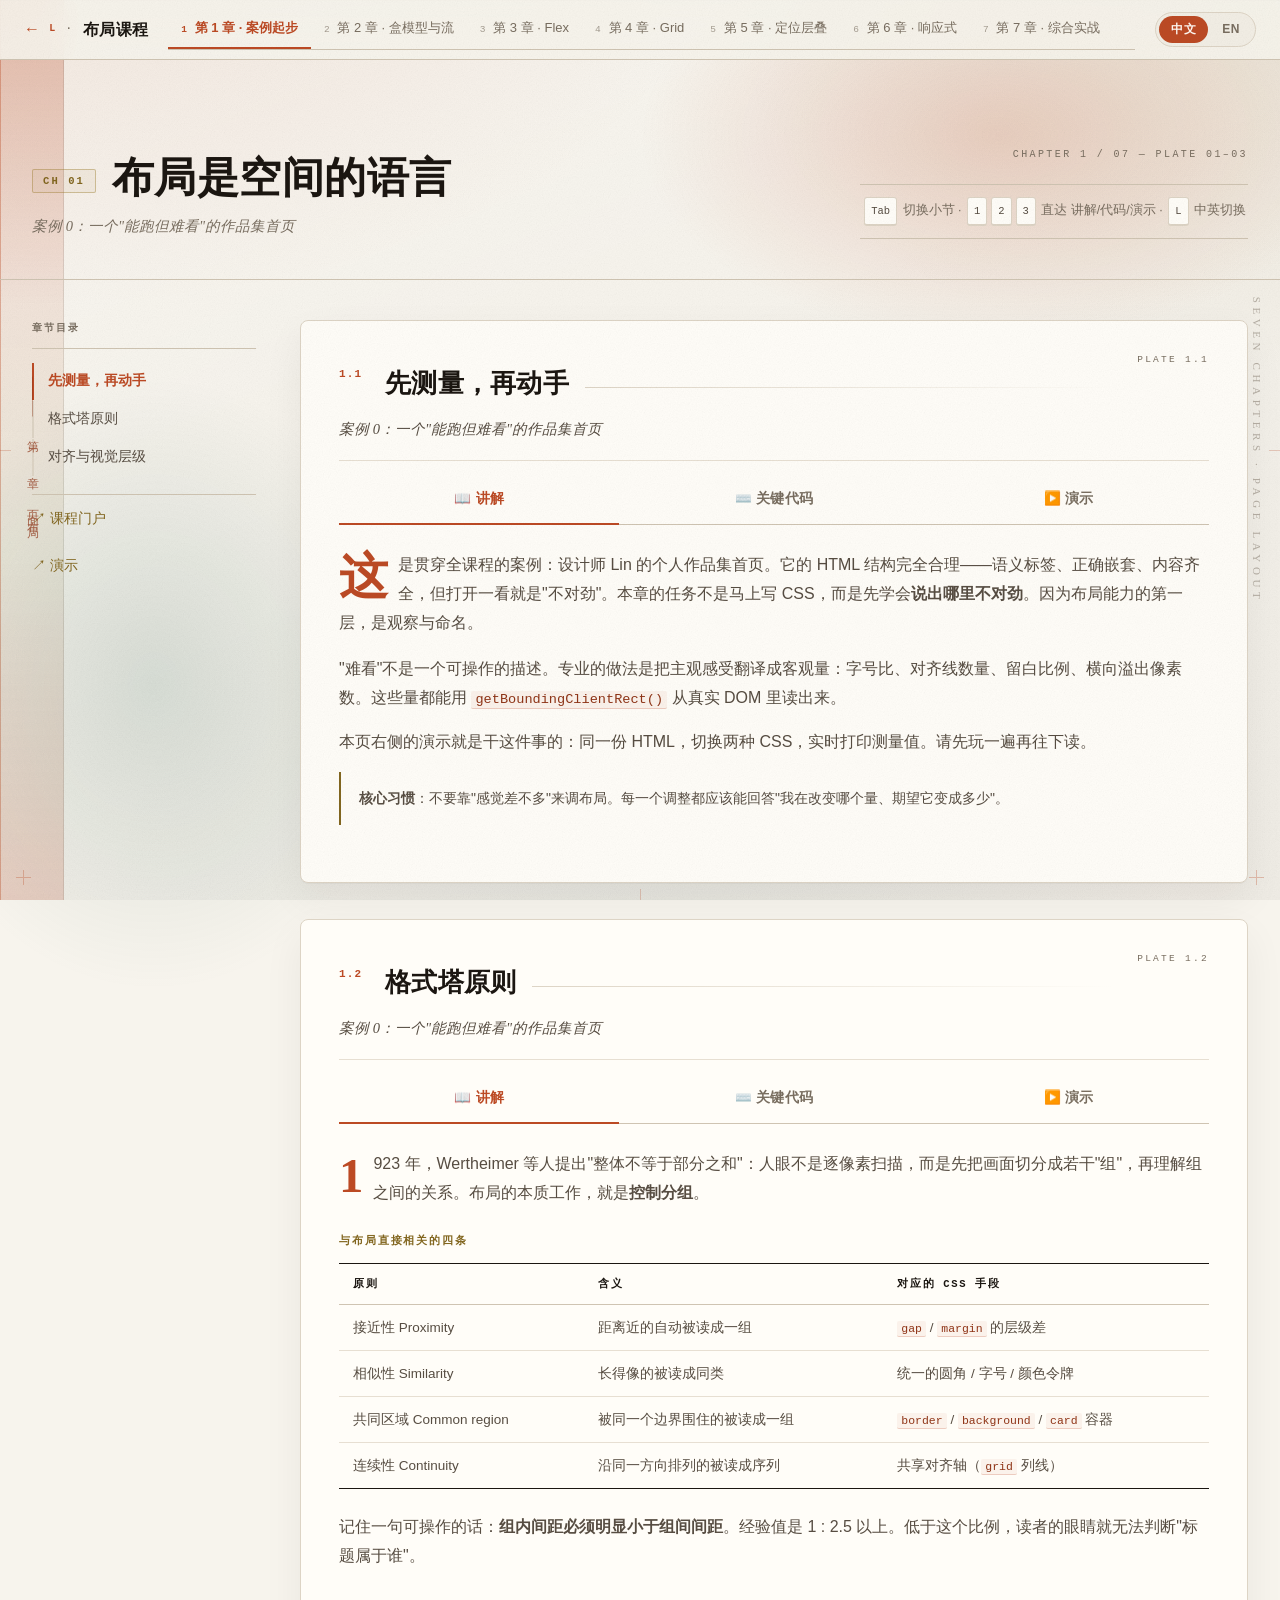
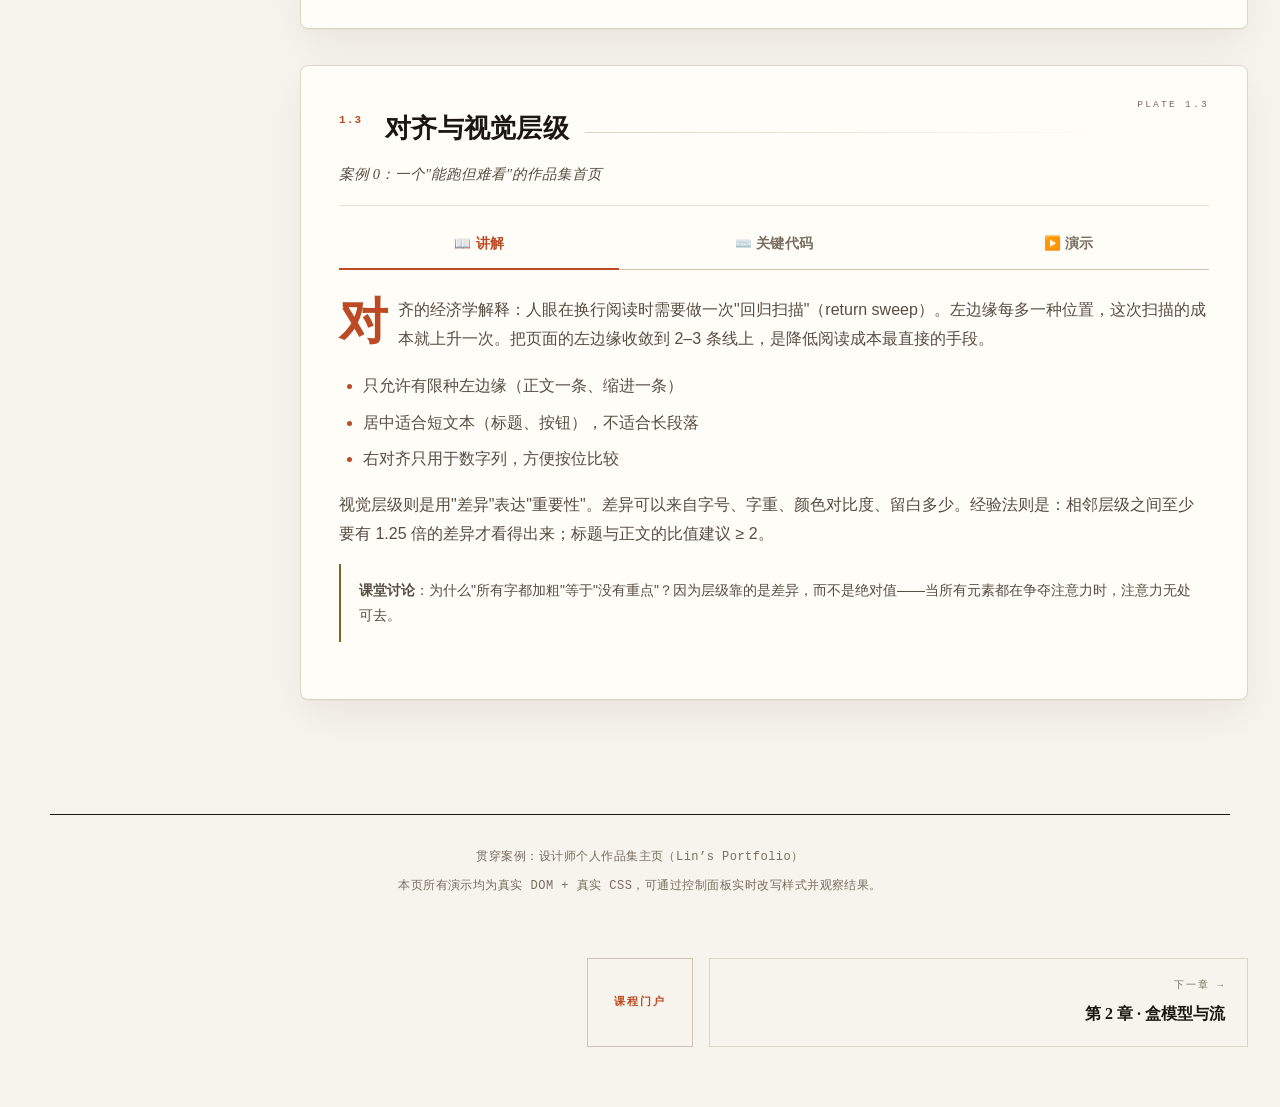
==== commit 0551f9fd: "v2添加背景" ====
--- a/lesson-01/index.html
+++ b/lesson-01/index.html
@@ -29,6 +29,13 @@
 <link rel="stylesheet" href="../styles.css" />
 </head>
 <body>
+<div class="edge-band" data-tone="1" aria-hidden="true"></div>
+<span class="edge-label" aria-hidden="true">第 1 章 · 页面布局</span>
+<div class="bg-field bg-field--a" aria-hidden="true"></div>
+<div class="bg-field bg-field--b" aria-hidden="true"></div>
+<div class="bg-field bg-field--c" aria-hidden="true"></div>
+<div class="regmark" aria-hidden="true"><i></i><i></i><i></i><i></i><i></i><i></i><i></i><i></i><i></i><i></i><i></i><i></i></div>
+<span class="margin-mark margin-mark--right" aria-hidden="true">SEVEN CHAPTERS · PAGE LAYOUT</span>
 
 <!-- ============ 顶栏 ============ -->
 <nav class="course-topbar" data-current="1">
--- a/styles.css
+++ b/styles.css
@@ -119,10 +119,12 @@
 body {
   margin: 0;
   background-color: var(--bg);
-  /* 纸纹：极细的噪点 + 两处几乎察觉不到的晕染 */
+  /* 底色：斜向的大面积色晕，像手工纸上不均匀的染色 */
   background-image:
-    radial-gradient(1100px 620px at 6% -10%, rgba(188,74,36,.05) 0%, transparent 60%),
-    radial-gradient(900px 560px at 98% 0%, rgba(156,123,42,.045) 0%, transparent 58%);
+    radial-gradient(1200px 720px at 4% -12%, rgba(188,74,36,.10) 0%, transparent 58%),
+    radial-gradient(1000px 640px at 100% 2%, rgba(130,102,31,.09) 0%, transparent 55%),
+    radial-gradient(900px 900px at 50% 112%, rgba(69,115,104,.075) 0%, transparent 62%),
+    linear-gradient(158deg, rgba(255,255,255,.22) 0%, transparent 40%, rgba(27,22,17,.03) 100%);
   background-attachment: fixed;
   color: var(--tx);
   font-family: var(--sans);
@@ -134,6 +136,145 @@
   text-spacing-trim: trim-start;      /* 中文标点挤压 */
   hanging-punctuation: allow-end;     /* 行末标点悬挂 */
 }
+
+/* ---------- 背景：把“版式栅格”画到页面上 ----------
+   这门课教的是布局，所以背景本身就是一次栅格演示：
+   5 条朱砂栏线 + 8 条分栏基线 + 角上的套准十字与四边裁切标记。
+   全部是固定定位的装饰层，不参与文档流，也不影响阅读。 */
+:root {
+  --bg-grid-col:
+    linear-gradient(90deg,
+      rgba(188,74,36,.30) 0 1px, transparent 1px 20%),
+    linear-gradient(90deg,
+      rgba(188,74,36,.10) 0 1px, transparent 1px 5%);
+  --bg-grid-line:
+    linear-gradient(180deg,
+      rgba(27,22,17,.16) 0 1px, transparent 1px 25%);
+}
+body::before {
+  content: ""; position: fixed; inset: 0; z-index: 0;
+  pointer-events: none;
+  background-image: var(--bg-grid-col), var(--bg-grid-line);
+  background-size: 100% 100%, 100% 100%;
+  background-position: 0 0, 0 0;
+  /* 只在宽屏显示，窄屏会过密 */
+}
+@media (max-width: 900px) { body::before { display: none; } }
+
+/* 色域：三块用径向渐变过渡的错落色场，边界柔和，像版画套色的底版 */
+:root {
+  --bg-fields:
+    radial-gradient(closest-side, rgba(188,74,36,.20), transparent 100%),
+    radial-gradient(closest-side, rgba(69,115,104,.17), transparent 100%),
+    radial-gradient(closest-side, rgba(130,102,31,.15), transparent 100%);
+}
+.bg-field {
+  position: fixed; z-index: 0; pointer-events: none; user-select: none;
+  background-image: var(--bg-fields);
+  background-repeat: no-repeat;
+}
+/* 右上：朱砂，宽而扁 */
+.bg-field--a { right: -6vw; top: -8vh; width: 56vw; height: 46vh; background-position: 100% 0, 0 0, 0 0; background-size: 100% 100%, 0 0, 0 0; }
+/* 左下：铜绿，窄而高 */
+.bg-field--b { left: -8vw; bottom: -10vh; width: 40vw; height: 68vh; background-position: 0 0, 100% 100%, 0 0; background-size: 0 0, 100% 100%, 0 0; }
+/* 中右：赭石，小块点缀 */
+.bg-field--c { right: 4vw; top: 44%; width: 26vw; height: 26vh; background-position: 0 0, 0 0, 50% 50%; background-size: 0 0, 0 0, 100% 100%; }
+@media (max-width: 1180px) { .bg-field { opacity: .65; } }
+@media (max-width: 900px)  { .bg-field { display: none; } }
+
+/* ---------- 每章的大尺度视觉标记 ---------- */
+/* ① 页边色条：书口刷色。只占页边空白，不压内容 */
+.edge-band {
+  position: fixed; left: 0; top: 0; bottom: 0; z-index: 0;
+  width: 5vw; max-width: 74px; pointer-events: none; user-select: none;
+  background: linear-gradient(180deg,
+    rgba(188,74,36,.30) 0%, rgba(188,74,36,.10) 34%,
+    rgba(130,102,31,.09) 62%, rgba(188,74,36,.20) 100%);
+}
+.edge-band[data-tone="2"] { background: linear-gradient(180deg,
+    rgba(69,115,104,.30) 0%, rgba(69,115,104,.10) 34%,
+    rgba(188,74,36,.09) 62%, rgba(69,115,104,.20) 100%); }
+.edge-band[data-tone="3"] { background: linear-gradient(180deg,
+    rgba(130,102,31,.30) 0%, rgba(130,102,31,.10) 34%,
+    rgba(69,115,104,.09) 62%, rgba(130,102,31,.20) 100%); }
+/* 色条内缘一条极细的实线，像刷色的边 */
+.edge-band::after {
+  content: ""; position: absolute; right: 0; top: 0; bottom: 0; width: 1px;
+  background: rgba(27,22,17,.10);
+}
+
+/* ② 页边竖排章节字：像传统书的书耳 */
+.edge-label {
+  position: fixed; left: 0; top: 50%; z-index: 1;
+  width: 5vw; max-width: 74px;
+  transform: translateY(-50%);
+  writing-mode: vertical-rl;
+  display: flex; align-items: center; gap: 14px;
+  font-family: var(--serif); font-size: 12px;
+  letter-spacing: .5em; color: var(--accent-deep); opacity: .75;
+  pointer-events: none; user-select: none;
+}
+.edge-label::before {
+  content: ""; width: 1px; height: 40px; background: currentColor; opacity: .5;
+}
+@media (max-width: 1180px) { .edge-band, .edge-label { display: none; } }
+
+/* 门户页：右下角一枚放大的罗马数字水印 */
+.portal-numeral {
+  position: fixed; right: 3vw; bottom: -6vh; z-index: 0;
+  font-family: var(--serif); font-weight: 600;
+  font-size: clamp(220px, 40vw, 620px); line-height: .78;
+  color: var(--accent); opacity: .055;
+  pointer-events: none; user-select: none; letter-spacing: -.04em;
+}
+@media (max-width: 1180px) { .portal-numeral { display: none; } }
+@media (max-width: 900px)  { .portal-numeral { display: none; } }
+
+/* 页边竖排小字：像图录的书脊标记 */
+.margin-mark {
+  position: fixed; left: 14px; top: 50%; z-index: 1;
+  transform: translateY(-50%);
+  writing-mode: vertical-rl;
+  font-family: var(--serif); font-size: 11px;
+  letter-spacing: .42em; color: var(--tx-mute); opacity: .5;
+  pointer-events: none; user-select: none;
+  white-space: nowrap;
+}
+.margin-mark--right { left: auto; right: 14px; }
+@media (max-width: 1180px) { .margin-mark { display: none; } }
+.margin-mark--left { display: none; }   /* 左侧让位给页边色条 */
+
+/* 四角套准十字 + 四边裁切标记：印刷制版的记号 */
+.regmark {
+  position: fixed; inset: 0; z-index: 1;
+  pointer-events: none; user-select: none;
+  color: var(--accent); opacity: .3;
+}
+.regmark i {
+  position: absolute; background: currentColor;
+  font-style: normal;
+}
+/* 套准十字（四角） */
+.regmark i:nth-child(1), .regmark i:nth-child(2),
+.regmark i:nth-child(3), .regmark i:nth-child(4) { width: 15px; height: 1px; }
+.regmark i:nth-child(5), .regmark i:nth-child(6),
+.regmark i:nth-child(7), .regmark i:nth-child(8) { width: 1px; height: 15px; }
+.regmark i:nth-child(1) { left: 16px; top: 22px; }
+.regmark i:nth-child(2) { right: 16px; top: 22px; }
+.regmark i:nth-child(3) { left: 16px; bottom: 22px; }
+.regmark i:nth-child(4) { right: 16px; bottom: 22px; }
+.regmark i:nth-child(5) { left: 23px; top: 15px; }
+.regmark i:nth-child(6) { right: 23px; top: 15px; }
+.regmark i:nth-child(7) { left: 23px; bottom: 15px; }
+.regmark i:nth-child(8) { right: 23px; bottom: 15px; }
+/* 四边中点的裁切短线 */
+.regmark i:nth-child(n+9) { width: 1px; height: 11px; opacity: .8; }
+.regmark i:nth-child(9)  { left: 50%; top: 0; }
+.regmark i:nth-child(10) { left: 50%; bottom: 0; }
+.regmark i:nth-child(11) { left: 0; top: 50%; width: 11px; height: 1px; }
+.regmark i:nth-child(12) { right: 0; top: 50%; width: 11px; height: 1px; }
+@media (max-width: 900px) { .regmark { display: none; } }
+
 .chapter p, .chapter li {
   text-wrap: pretty;                  /* 避免孤字成行 */
 }
@@ -918,10 +1059,13 @@
   .demo-canvas { padding: 12px; }
 }
 
-/* 打印：还原成单色纸面 */
+/* 打印：还原成单色纸面，所有装饰层一律去掉 */
 @media print {
   body { background: #fff; color: #111; }
-  body::after { display: none; }
+  body::after,
+  body::before,
+  .bg-field, .edge-band, .edge-label,
+  .regmark, .margin-mark, .portal-numeral, .chap-disc { display: none !important; }
   .course-topbar, .chapter-nav, .tabs, .chapter-pager, .read-progress, .demo-controls { display: none; }
   .tab-panel { display: block !important; }
   .chapter { break-inside: avoid; box-shadow: none; border-color: #ccc; }
